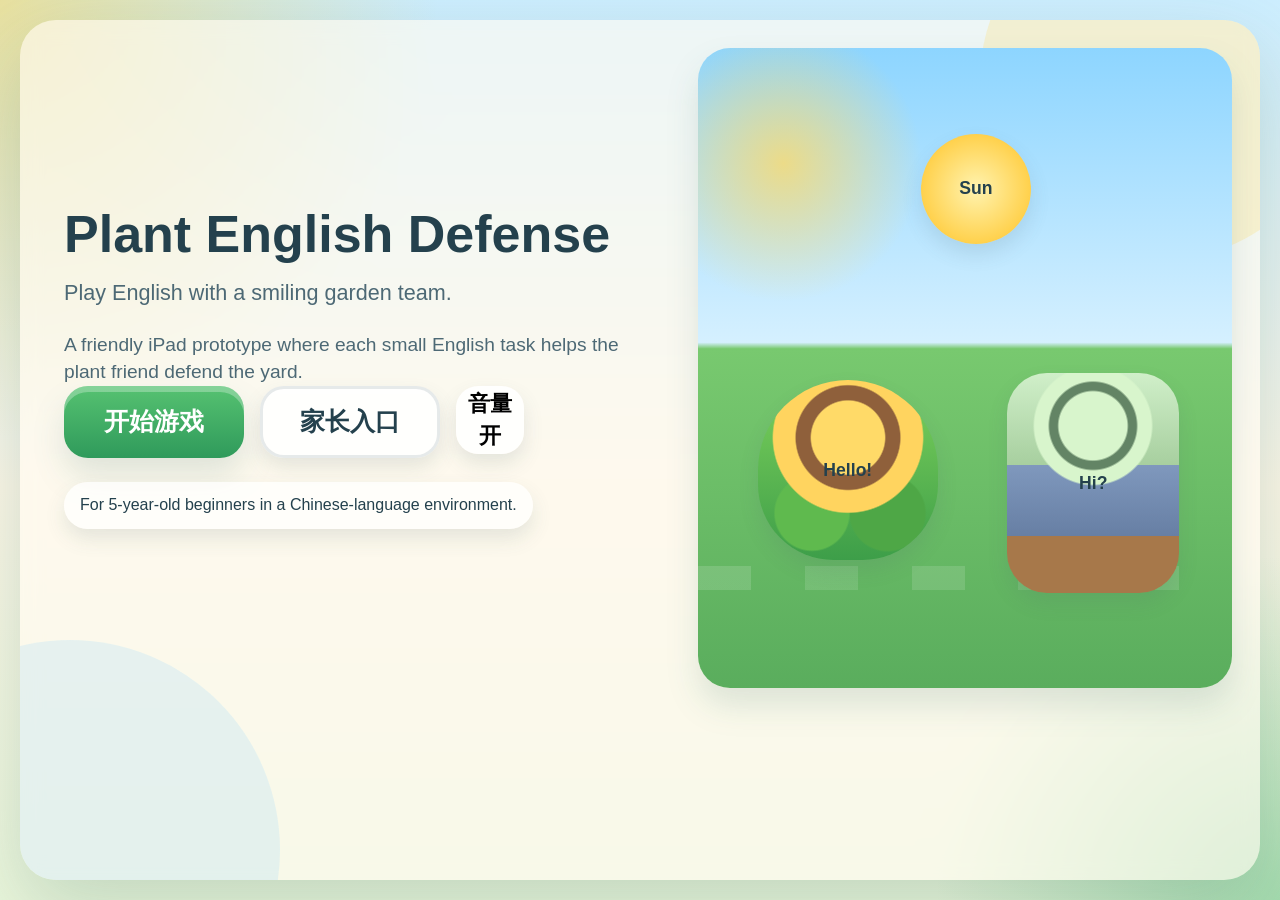
==== index.html @ 39498acf "Initial GitHub Pages prototype" ====
<!doctype html>
<html lang="zh-CN">
  <head>
    <meta charset="UTF-8" />
    <meta
      name="viewport"
      content="width=device-width, initial-scale=1, maximum-scale=1, viewport-fit=cover"
    />
    <title>Plant English Defense</title>
    <meta
      name="description"
      content="A landscape iPad-friendly English learning prototype for young children."
    />
    <link rel="stylesheet" href="./styles/reset.css" />
    <link rel="stylesheet" href="./styles/tokens.css" />
    <link rel="stylesheet" href="./styles/app.css" />
    <link rel="stylesheet" href="./styles/scenes.css" />
    <link rel="stylesheet" href="./styles/components.css" />
  </head>
  <body>
    <div id="app" class="app-shell"></div>
    <script type="module" src="./src/main.js"></script>
  </body>
</html>
---- styles/tokens.css ----
:root {
  --color-brand-green-700: #2f9a5b;
  --color-brand-green-500: #56c271;
  --color-brand-green-300: #8de2a1;
  --color-sun-500: #ffd558;
  --color-sun-300: #ffe692;
  --color-sky-500: #8cd0ff;
  --color-sky-300: #d6efff;
  --color-cream-100: #fffaf0;
  --color-cream-200: #f7efd8;
  --color-ink-900: #24414d;
  --color-ink-700: #4d6975;
  --color-danger-400: #ff8e8e;
  --color-danger-200: #ffd3d3;
  --color-success-200: #d9f8df;
  --color-overlay: rgba(36, 65, 77, 0.38);
  --color-white: #ffffff;

  --font-display: "Avenir Next Rounded", "Trebuchet MS", "Arial Rounded MT Bold", "PingFang SC", sans-serif;
  --font-body: "Avenir Next Rounded", "Trebuchet MS", "PingFang SC", sans-serif;

  --font-size-page-title: 3.25rem;
  --font-size-panel-title: 2.1rem;
  --font-size-task: 1.95rem;
  --font-size-button: 1.55rem;
  --font-size-body: 1.15rem;
  --font-size-caption: 1rem;

  --space-4: 0.25rem;
  --space-8: 0.5rem;
  --space-12: 0.75rem;
  --space-16: 1rem;
  --space-20: 1.25rem;
  --space-24: 1.5rem;
  --space-28: 1.75rem;
  --space-32: 2rem;
  --space-40: 2.5rem;
  --space-48: 3rem;

  --radius-card: 20px;
  --radius-button: 24px;
  --radius-panel: 28px;
  --radius-pill: 999px;

  --shadow-card: 0 18px 32px rgba(84, 127, 120, 0.18);
  --shadow-soft: 0 10px 20px rgba(78, 102, 109, 0.14);
  --shadow-press: inset 0 6px 0 rgba(255, 255, 255, 0.28);

  --layout-max-width: 1366px;
  --layout-min-height: 1024px;
}
---- styles/app.css ----
body {
  min-height: 100vh;
  font-family: var(--font-body);
  background:
    radial-gradient(circle at top left, rgba(255, 214, 82, 0.55), transparent 28%),
    radial-gradient(circle at bottom right, rgba(91, 191, 126, 0.48), transparent 22%),
    linear-gradient(180deg, #cdeeff 0%, #fdf8e8 54%, #ebf7dc 100%);
  color: var(--color-ink-900);
  overflow: hidden;
}

#app {
  min-height: 100vh;
}

.app-shell {
  display: flex;
  align-items: center;
  justify-content: center;
  padding: var(--space-20);
}

.app-frame {
  position: relative;
  width: min(100%, var(--layout-max-width));
  min-height: min(calc(100vh - 40px), var(--layout-min-height));
  background: rgba(255, 250, 240, 0.62);
  border-radius: 36px;
  box-shadow: 0 30px 80px rgba(45, 98, 87, 0.22);
  overflow: hidden;
  backdrop-filter: blur(10px);
}

.page-shell {
  position: relative;
  width: 100%;
  min-height: min(calc(100vh - 40px), var(--layout-min-height));
  padding: var(--space-28);
}

.page-bg-decor {
  position: absolute;
  inset: 0;
  pointer-events: none;
  overflow: hidden;
}

.page-bg-decor::before,
.page-bg-decor::after {
  content: "";
  position: absolute;
  border-radius: 999px;
  opacity: 0.6;
}

.page-bg-decor::before {
  width: 360px;
  height: 360px;
  background: rgba(255, 213, 88, 0.38);
  top: -120px;
  right: -80px;
}

.page-bg-decor::after {
  width: 420px;
  height: 420px;
  background: rgba(140, 208, 255, 0.32);
  bottom: -180px;
  left: -160px;
}

.page-content {
  position: relative;
  z-index: 1;
}

.sr-only {
  position: absolute;
  width: 1px;
  height: 1px;
  padding: 0;
  margin: -1px;
  overflow: hidden;
  clip: rect(0, 0, 0, 0);
  border: 0;
}

@media (max-width: 1100px) {
  .app-shell {
    padding: var(--space-12);
  }

  .app-frame,
  .page-shell {
    min-height: calc(100vh - 24px);
  }
}
---- styles/scenes.css ----
.scene-home .page-content,
.scene-level-select .page-content,
.scene-parent .page-content,
.scene-result .page-content {
  display: flex;
  flex-direction: column;
  min-height: calc(min(100vh - 40px, var(--layout-min-height)) - 56px);
}

.scene-home .hero-block {
  display: grid;
  grid-template-columns: 1.08fr 0.92fr;
  gap: var(--space-24);
  align-items: center;
  min-height: 100%;
}

.scene-home .hero-copy {
  padding: var(--space-32) var(--space-16);
}

.scene-home .hero-title {
  margin: 0 0 var(--space-16);
  font-family: var(--font-display);
  font-size: var(--font-size-page-title);
  line-height: 1.05;
}

.scene-home .hero-subtitle {
  margin: 0 0 var(--space-24);
  max-width: 18em;
  font-size: 1.35rem;
  color: var(--color-ink-700);
}

.scene-home .hero-actions {
  display: flex;
  gap: var(--space-16);
  flex-wrap: wrap;
}

.scene-home .hero-visual {
  position: relative;
  min-height: 640px;
  border-radius: 32px;
  background:
    radial-gradient(circle at 16% 18%, rgba(255, 218, 103, 0.78), transparent 20%),
    linear-gradient(180deg, #8dd5ff 0%, #d5f0ff 46%, #78c96f 47%, #5aad5d 100%);
  box-shadow: var(--shadow-card);
  overflow: hidden;
}

.scene-home .hero-visual::before {
  content: "";
  position: absolute;
  left: 0;
  right: 0;
  bottom: 98px;
  height: 24px;
  background:
    linear-gradient(90deg, rgba(255, 255, 255, 0.18) 0 10%, transparent 10% 20%, rgba(255, 255, 255, 0.15) 20% 30%, transparent 30% 40%, rgba(255, 255, 255, 0.16) 40% 50%, transparent 50% 60%, rgba(255, 255, 255, 0.14) 60% 70%, transparent 70% 80%, rgba(255, 255, 255, 0.16) 80% 90%, transparent 90% 100%);
  opacity: 0.8;
}

.hero-caption {
  margin-top: var(--space-24);
  display: inline-flex;
  gap: var(--space-8);
  align-items: center;
  padding: var(--space-12) var(--space-16);
  border-radius: var(--radius-pill);
  background: rgba(255, 255, 255, 0.74);
  box-shadow: var(--shadow-soft);
  font-size: var(--font-size-caption);
}

.scene-level-select .scene-header,
.scene-parent .scene-header,
.scene-result .scene-header {
  display: flex;
  justify-content: space-between;
  align-items: center;
  gap: var(--space-16);
  margin-bottom: var(--space-24);
}

.scene-title {
  margin: 0;
  font-family: var(--font-display);
  font-size: 2.6rem;
}

.scene-description {
  margin: var(--space-8) 0 0;
  color: var(--color-ink-700);
  font-size: 1.2rem;
}

.level-grid {
  display: grid;
  grid-template-columns: repeat(5, minmax(0, 1fr));
  gap: var(--space-20);
}

.parent-layout {
  display: grid;
  grid-template-columns: 1.05fr 0.95fr;
  gap: var(--space-24);
}

.settings-card,
.phrase-card,
.result-panel {
  padding: var(--space-24);
  border-radius: 32px;
  background: rgba(255, 255, 255, 0.75);
  box-shadow: var(--shadow-card);
}

.settings-list {
  display: grid;
  gap: var(--space-20);
}

.settings-row {
  display: flex;
  justify-content: space-between;
  align-items: center;
  gap: var(--space-16);
}

.settings-row strong {
  display: block;
  margin-bottom: var(--space-4);
  font-size: 1.2rem;
}

.settings-row span {
  color: var(--color-ink-700);
}

.phrase-list {
  display: flex;
  flex-wrap: wrap;
  gap: var(--space-12);
  margin-top: var(--space-16);
}

.phrase-chip {
  padding: 0.75rem 1rem;
  border-radius: var(--radius-pill);
  background: var(--color-sky-300);
  font-weight: 700;
}

.scene-result .page-content {
  justify-content: center;
}

.result-panel {
  display: grid;
  grid-template-columns: 1.05fr 0.95fr;
  gap: var(--space-24);
  align-items: center;
}

.result-summary h2 {
  margin: 0 0 var(--space-12);
  font-size: 3rem;
}

.result-summary p {
  margin: 0 0 var(--space-24);
  font-size: 1.25rem;
  color: var(--color-ink-700);
}

.reward-stage {
  position: relative;
  min-height: 340px;
  border-radius: 30px;
  background:
    radial-gradient(circle at 50% 20%, rgba(255, 255, 255, 0.94), transparent 26%),
    linear-gradient(180deg, #8fd6ff 0%, #e6f8ff 44%, #fff4cf 44%, #ffe08d 100%);
  overflow: hidden;
}

.result-actions {
  display: flex;
  gap: var(--space-16);
  flex-wrap: wrap;
}

.scene-battle .page-content {
  display: flex;
  flex-direction: column;
  gap: var(--space-16);
  min-height: calc(min(100vh - 40px, var(--layout-min-height)) - 56px);
}

.battle-layout {
  display: grid;
  grid-template-columns: minmax(0, 1.65fr) minmax(360px, 0.9fr);
  gap: var(--space-16);
  flex: 1;
}

@media (max-width: 1180px) {
  .scene-home .hero-block,
  .parent-layout,
  .result-panel {
    grid-template-columns: 1fr;
  }

  .level-grid {
    grid-template-columns: repeat(4, minmax(0, 1fr));
  }
}
---- styles/components.css ----
.cmp-main-button,
.cmp-secondary-button,
.icon-button,
.task-action-button,
.modal-action-button,
.level-card,
.toggle-switch,
.drag-card,
.tap-target {
  -webkit-tap-highlight-color: transparent;
}

.cmp-main-button,
.cmp-secondary-button {
  display: inline-flex;
  justify-content: center;
  align-items: center;
  gap: var(--space-8);
  min-width: 180px;
  min-height: 72px;
  padding: var(--space-16) var(--space-24);
  border-radius: var(--radius-button);
  font-size: var(--font-size-button);
  font-weight: 800;
  transition: transform 160ms ease, box-shadow 160ms ease, opacity 160ms ease;
}

.cmp-main-button {
  color: var(--color-white);
  background: linear-gradient(180deg, var(--color-brand-green-500), var(--color-brand-green-700));
  box-shadow: var(--shadow-card), var(--shadow-press);
}

.cmp-secondary-button {
  color: var(--color-ink-900);
  background: rgba(255, 255, 255, 0.88);
  border: 3px solid rgba(77, 105, 117, 0.14);
  box-shadow: var(--shadow-soft);
}

.cmp-main-button:active,
.cmp-secondary-button:active,
.icon-button:active,
.task-action-button:active,
.modal-action-button:active,
.level-card:active {
  transform: translateY(2px) scale(0.98);
}

.cmp-main-button[disabled],
.cmp-secondary-button[disabled],
.task-action-button[disabled],
.modal-action-button[disabled] {
  opacity: 0.56;
  pointer-events: none;
}

.icon-button {
  display: inline-flex;
  justify-content: center;
  align-items: center;
  width: 68px;
  height: 68px;
  border-radius: 22px;
  background: rgba(255, 255, 255, 0.88);
  box-shadow: var(--shadow-soft);
  font-size: 1.4rem;
  font-weight: 800;
}

.level-card {
  position: relative;
  display: flex;
  flex-direction: column;
  justify-content: space-between;
  min-height: 188px;
  padding: var(--space-20);
  border-radius: var(--radius-card);
  background: rgba(255, 255, 255, 0.88);
  box-shadow: var(--shadow-card);
  text-align: left;
}

.level-card.locked {
  background: rgba(241, 239, 228, 0.95);
  color: rgba(36, 65, 77, 0.55);
}

.level-card.completed {
  border: 4px solid rgba(255, 213, 88, 0.92);
}

.level-card h3,
.level-card p {
  margin: 0;
}

.level-card .level-index {
  display: inline-flex;
  width: 54px;
  height: 54px;
  border-radius: 18px;
  align-items: center;
  justify-content: center;
  background: rgba(140, 208, 255, 0.22);
  font-size: 1.55rem;
  font-weight: 900;
}

.star-row {
  display: flex;
  gap: var(--space-8);
  font-size: 1.4rem;
}

.star-row span {
  opacity: 0.35;
}

.star-row span.is-on {
  opacity: 1;
}

.battle-topbar,
.feedback-bar,
.cmp-task-panel,
.cmp-battle-stage {
  border-radius: var(--radius-panel);
  box-shadow: var(--shadow-card);
}

.battle-topbar {
  display: grid;
  grid-template-columns: auto 1fr auto auto;
  align-items: center;
  gap: var(--space-16);
  padding: var(--space-16) var(--space-20);
  background: rgba(255, 255, 255, 0.88);
}

.battle-topbar-title strong {
  display: block;
  font-size: 1.45rem;
}

.battle-topbar-title span {
  color: var(--color-ink-700);
}

.cmp-progress-indicator {
  display: flex;
  gap: var(--space-8);
}

.cmp-progress-indicator .progress-dot {
  width: 22px;
  height: 22px;
  border-radius: 999px;
  background: rgba(140, 208, 255, 0.36);
}

.cmp-progress-indicator .progress-dot.is-done {
  background: var(--color-brand-green-500);
}

.cmp-progress-indicator .progress-dot.is-current {
  background: var(--color-sun-500);
  transform: scale(1.12);
}

.cmp-task-panel {
  display: flex;
  flex-direction: column;
  gap: var(--space-20);
  padding: var(--space-20);
  background: rgba(244, 252, 255, 0.92);
}

.task-header h2 {
  margin: 0 0 var(--space-8);
  font-size: var(--font-size-panel-title);
}

.task-header p {
  margin: 0;
  font-size: var(--font-size-task);
  line-height: 1.15;
}

.task-audio-row,
.task-button-row {
  display: flex;
  gap: var(--space-12);
  flex-wrap: wrap;
}

.task-action-button,
.modal-action-button {
  display: inline-flex;
  align-items: center;
  justify-content: center;
  min-height: 66px;
  padding: var(--space-16) var(--space-20);
  border-radius: 22px;
  background: rgba(255, 255, 255, 0.95);
  box-shadow: var(--shadow-soft);
  font-size: 1.15rem;
  font-weight: 800;
}

.task-card-grid {
  display: grid;
  gap: var(--space-12);
}

.drag-source-list {
  display: flex;
  flex-wrap: wrap;
  gap: var(--space-12);
}

.drag-card {
  position: relative;
  display: inline-flex;
  align-items: center;
  justify-content: center;
  min-width: 130px;
  min-height: 88px;
  padding: var(--space-16);
  border-radius: 24px;
  background: rgba(255, 255, 255, 0.96);
  box-shadow: var(--shadow-soft);
  font-size: 1.4rem;
  font-weight: 900;
  touch-action: none;
}

.drag-card.is-dragging {
  z-index: 20;
  transform: scale(1.04);
}

.drag-card.is-matched {
  opacity: 0.72;
}

.cmp-battle-stage {
  position: relative;
  min-height: 650px;
  background:
    linear-gradient(180deg, #7ecfff 0%, #dff4ff 46%, #9fe17a 46%, #6aba55 100%);
  overflow: hidden;
}

.cmp-battle-stage::before {
  content: "";
  position: absolute;
  left: 0;
  right: 0;
  bottom: 142px;
  height: 28px;
  background:
    linear-gradient(90deg, rgba(255, 255, 255, 0.28) 0 8%, transparent 8% 16%, rgba(255, 255, 255, 0.18) 16% 24%, transparent 24% 32%, rgba(255, 255, 255, 0.2) 32% 40%, transparent 40% 48%, rgba(255, 255, 255, 0.22) 48% 56%, transparent 56% 64%, rgba(255, 255, 255, 0.18) 64% 72%, transparent 72% 80%, rgba(255, 255, 255, 0.2) 80% 88%, transparent 88% 100%);
}

.battle-stage-ground {
  position: absolute;
  inset: 0;
}

.stage-object {
  position: absolute;
  display: flex;
  flex-direction: column;
  align-items: center;
  gap: var(--space-8);
  transform: translate(-50%, -50%);
}

.stage-sprite {
  position: relative;
  display: flex;
  align-items: center;
  justify-content: center;
  border-radius: 28px;
  color: var(--color-ink-900);
  font-size: 1.1rem;
  font-weight: 900;
  text-align: center;
  box-shadow: var(--shadow-soft);
}

.stage-object.plant-main .stage-sprite,
.stage-object.plant .stage-sprite {
  width: 180px;
  height: 180px;
  border-radius: 50% 50% 42% 42%;
  background:
    radial-gradient(circle at 50% 32%, #ffda68 0 24%, #8f603b 25% 34%, #ffd45f 35% 49%, transparent 50%),
    radial-gradient(circle at 30% 74%, #5fba4e 0 20%, transparent 21%),
    radial-gradient(circle at 72% 74%, #4ea746 0 20%, transparent 21%),
    linear-gradient(180deg, #7dd15b 0%, #3d9e49 100%);
}

.stage-object.zombie-main .stage-sprite,
.stage-object.zombie .stage-sprite {
  width: 172px;
  height: 220px;
  border-radius: 40px;
  background:
    radial-gradient(circle at 50% 24%, #d8f5cc 0 18%, #638465 19% 23%, #d8f5cc 24% 31%, transparent 32%),
    linear-gradient(180deg, #d0efc9 0%, #a7cf9f 42%, #7f98bd 42%, #677fa4 74%, #a7784a 74% 100%);
}

.stage-object.sun .stage-sprite {
  width: 110px;
  height: 110px;
  border-radius: 50%;
  background: radial-gradient(circle, #fff3af 0%, #ffd24f 68%, #f2b72d 100%);
}

.stage-object.water .stage-sprite {
  width: 120px;
  height: 110px;
  background: linear-gradient(180deg, #8bd8ff 0%, #56b8f0 100%);
}

.stage-object.word .stage-sprite,
.stage-object.color-card .stage-sprite,
.stage-object.number-card .stage-sprite,
.stage-object.start-card .stage-sprite {
  width: 180px;
  min-height: 104px;
  padding: var(--space-16);
  background: rgba(255, 255, 255, 0.96);
}

.stage-object.gift .stage-sprite {
  width: 120px;
  height: 120px;
  background:
    linear-gradient(90deg, transparent 0 40%, #ffdf62 40% 58%, transparent 58% 100%),
    linear-gradient(180deg, transparent 0 38%, #ffdf62 38% 56%, transparent 56% 100%),
    linear-gradient(180deg, #ff8eb6 0%, #f16b9a 100%);
}

.stage-object.drop-zone .stage-sprite {
  width: 190px;
  min-height: 120px;
  padding: var(--space-20);
  border: 4px dashed rgba(36, 65, 77, 0.3);
  background: rgba(255, 255, 255, 0.32);
}

.stage-object.drop-zone.is-hover .stage-sprite {
  background: rgba(217, 248, 223, 0.86);
}

.tap-target {
  touch-action: manipulation;
}

.tap-target.correct-flash .stage-sprite,
.cmp-battle-stage.is-plant-glow .stage-object.plant-main .stage-sprite {
  box-shadow: 0 0 0 12px rgba(255, 213, 88, 0.18), 0 0 42px rgba(255, 213, 88, 0.62);
}

.cmp-battle-stage.is-wrong .stage-object.tap-target .stage-sprite {
  animation: stageWiggle 360ms ease;
}

.stage-object.zombie-main.is-hit {
  animation: zombieHit 780ms ease forwards;
}

.battle-projectile {
  position: absolute;
  left: 240px;
  top: 330px;
  width: 34px;
  height: 34px;
  border-radius: 50%;
  background: linear-gradient(180deg, #b2ff9f, #45b44f);
  opacity: 0;
}

.cmp-battle-stage.is-attacking .battle-projectile {
  animation: projectileFly 760ms ease forwards;
}

.battle-bubble {
  position: absolute;
  top: 40px;
  left: 36px;
  padding: var(--space-16) var(--space-20);
  border-radius: 24px;
  max-width: 320px;
  background: rgba(255, 255, 255, 0.88);
  box-shadow: var(--shadow-soft);
  font-size: 1.1rem;
  font-weight: 800;
}

.feedback-bar {
  display: grid;
  grid-template-columns: 1fr auto;
  gap: var(--space-16);
  align-items: center;
  padding: var(--space-16) var(--space-20);
  background: rgba(255, 255, 255, 0.88);
}

.feedback-bar strong {
  display: block;
  margin-bottom: var(--space-4);
  font-size: 1.3rem;
}

.feedback-bar p {
  margin: 0;
  color: var(--color-ink-700);
}

.cmp-speak-modal {
  position: fixed;
  inset: 0;
  display: flex;
  align-items: center;
  justify-content: center;
  padding: var(--space-24);
  background: var(--color-overlay);
  z-index: 50;
}

.speak-modal-card {
  width: min(760px, 100%);
  padding: var(--space-28);
  border-radius: 36px;
  background: linear-gradient(180deg, rgba(255, 255, 255, 0.98), rgba(247, 239, 216, 0.98));
  box-shadow: 0 30px 80px rgba(22, 49, 58, 0.32);
}

.speak-modal-card h3 {
  margin: 0 0 var(--space-8);
  font-size: 2.3rem;
}

.speak-modal-card p {
  margin: 0 0 var(--space-20);
  color: var(--color-ink-700);
}

.speak-sentence {
  padding: var(--space-20);
  border-radius: 28px;
  background: rgba(140, 208, 255, 0.22);
  font-size: 2rem;
  font-weight: 900;
  text-align: center;
}

.speak-status-badge {
  display: inline-flex;
  margin-top: var(--space-16);
  padding: 0.7rem 1rem;
  border-radius: var(--radius-pill);
  background: rgba(255, 255, 255, 0.95);
  font-weight: 800;
}

.speak-status-badge.is-listening {
  background: rgba(255, 142, 142, 0.24);
}

.speak-status-badge.is-finished {
  background: rgba(217, 248, 223, 0.92);
}

.modal-button-row {
  display: flex;
  gap: var(--space-12);
  flex-wrap: wrap;
  margin-top: var(--space-20);
}

.toggle-switch {
  position: relative;
  width: 78px;
  height: 46px;
  border-radius: 999px;
  background: rgba(77, 105, 117, 0.18);
  box-shadow: inset 0 4px 8px rgba(0, 0, 0, 0.08);
}

.toggle-switch::after {
  content: "";
  position: absolute;
  top: 5px;
  left: 5px;
  width: 36px;
  height: 36px;
  border-radius: 50%;
  background: var(--color-white);
  box-shadow: var(--shadow-soft);
  transition: transform 160ms ease;
}

.toggle-switch.is-on {
  background: linear-gradient(180deg, #9fe88e, #45b961);
}

.toggle-switch.is-on::after {
  transform: translateX(32px);
}

.visual-starburst,
.visual-sticker {
  position: absolute;
  border-radius: 50%;
}

.visual-starburst {
  width: 200px;
  height: 200px;
  top: 56px;
  left: 50%;
  transform: translateX(-50%);
  background: radial-gradient(circle, rgba(255, 255, 255, 0.98) 0%, rgba(255, 217, 89, 0.94) 48%, rgba(255, 217, 89, 0) 76%);
}

.visual-sticker {
  width: 180px;
  height: 180px;
  left: 50%;
  bottom: 52px;
  transform: translateX(-50%);
  background:
    radial-gradient(circle at 50% 50%, #ffdf62 0 28%, #ffb74d 29% 41%, transparent 42%),
    linear-gradient(180deg, #8be0a3 0%, #41ad63 100%);
  box-shadow: var(--shadow-card);
}

@keyframes projectileFly {
  0% {
    transform: translate(0, 0) scale(0.6);
    opacity: 0;
  }
  20% {
    opacity: 1;
  }
  100% {
    transform: translate(560px, -40px) scale(1.1);
    opacity: 1;
  }
}

@keyframes zombieHit {
  0% {
    transform: translate(-50%, -50%);
    opacity: 1;
  }
  45% {
    transform: translate(-56%, -52%) rotate(-4deg);
  }
  100% {
    transform: translate(-28%, -50%);
    opacity: 0;
  }
}

@keyframes stageWiggle {
  0%,
  100% {
    transform: translate(-50%, -50%);
  }
  30% {
    transform: translate(-48%, -50%);
  }
  60% {
    transform: translate(-52%, -50%);
  }
}
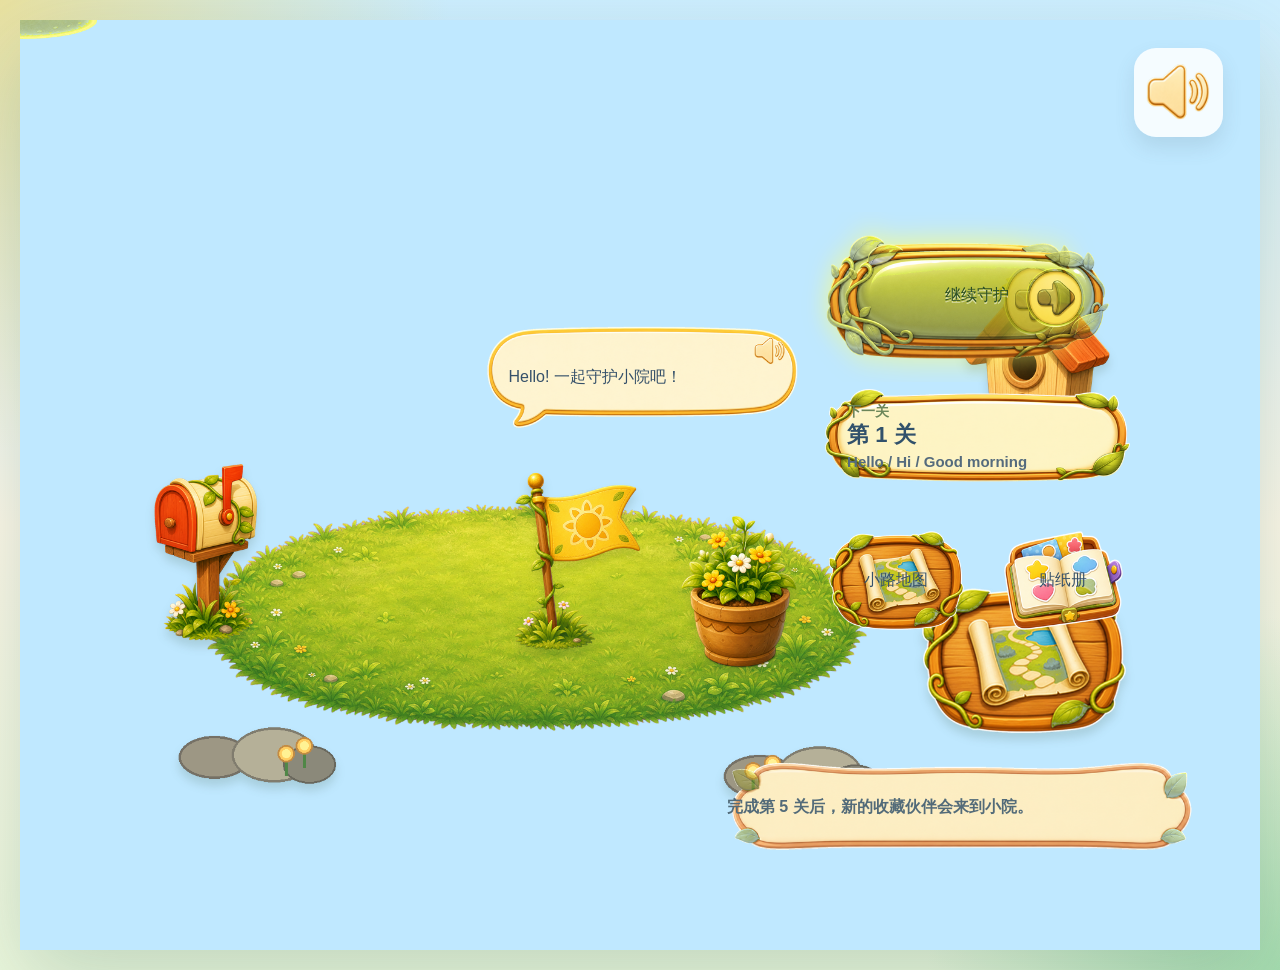
==== commit 6cb198e8: "Add in-page UI editor for all scenes" ====
--- a/index.html
+++ b/index.html
@@ -16,6 +16,7 @@
     <link rel="stylesheet" href="./styles/app.css" />
     <link rel="stylesheet" href="./styles/scenes.css" />
     <link rel="stylesheet" href="./styles/components.css" />
+    <link rel="stylesheet" href="./styles/editor.css" />
   </head>
   <body>
     <div id="app" class="app-shell"></div>
--- a/styles/app.css
+++ b/styles/app.css
@@ -1,21 +1,25 @@
 body {
   min-height: 100vh;
+  min-height: 100dvh;
   font-family: var(--font-body);
   background:
     radial-gradient(circle at top left, rgba(255, 214, 82, 0.55), transparent 28%),
     radial-gradient(circle at bottom right, rgba(91, 191, 126, 0.48), transparent 22%),
     linear-gradient(180deg, #cdeeff 0%, #fdf8e8 54%, #ebf7dc 100%);
   color: var(--color-ink-900);
-  overflow: hidden;
+  overflow-x: hidden;
+  overflow-y: auto;
+  overscroll-behavior: none;
 }
 
 #app {
   min-height: 100vh;
+  min-height: 100dvh;
 }
 
 .app-shell {
   display: flex;
-  align-items: center;
+  align-items: flex-start;
   justify-content: center;
   padding: var(--space-20);
 }
@@ -23,18 +27,19 @@
 .app-frame {
   position: relative;
   width: min(100%, var(--layout-max-width));
-  min-height: min(calc(100vh - 40px), var(--layout-min-height));
+  min-height: auto;
+  aspect-ratio: 4 / 3;
   background: rgba(255, 250, 240, 0.62);
   border-radius: 36px;
   box-shadow: 0 30px 80px rgba(45, 98, 87, 0.22);
-  overflow: hidden;
+  overflow: visible;
   backdrop-filter: blur(10px);
 }
 
 .page-shell {
   position: relative;
   width: 100%;
-  min-height: min(calc(100vh - 40px), var(--layout-min-height));
+  min-height: 100%;
   padding: var(--space-28);
 }
 
@@ -92,6 +97,6 @@
 
   .app-frame,
   .page-shell {
-    min-height: calc(100vh - 24px);
+    min-height: auto;
   }
 }
--- a/styles/scenes.css
+++ b/styles/scenes.css
@@ -4,7 +4,19 @@
 .scene-result .page-content {
   display: flex;
   flex-direction: column;
-  min-height: calc(min(100vh - 40px, var(--layout-min-height)) - 56px);
+  min-height: calc(100% - 56px);
+}
+
+.scene-level-select {
+  background:
+    linear-gradient(180deg, rgba(255, 250, 240, 0.68), rgba(255, 250, 240, 0.46)),
+    url("../assets/images/backgrounds/bg_level_select_garden.png") center / cover no-repeat;
+}
+
+.scene-result {
+  background:
+    linear-gradient(180deg, rgba(255, 250, 240, 0.72), rgba(255, 232, 160, 0.42)),
+    url("../assets/images/backgrounds/bg_level_select_garden.png") center / cover no-repeat;
 }
 
 .scene-home .hero-block {
@@ -41,25 +53,17 @@
 
 .scene-home .hero-visual {
   position: relative;
-  min-height: 640px;
+  min-height: clamp(420px, 58vw, 640px);
   border-radius: 32px;
   background:
-    radial-gradient(circle at 16% 18%, rgba(255, 218, 103, 0.78), transparent 20%),
-    linear-gradient(180deg, #8dd5ff 0%, #d5f0ff 46%, #78c96f 47%, #5aad5d 100%);
+    linear-gradient(90deg, rgba(255, 250, 240, 0.18), rgba(255, 250, 240, 0.08)),
+    url("../assets/images/backgrounds/bg_home_garden_day.jpg") center / cover no-repeat;
   box-shadow: var(--shadow-card);
   overflow: hidden;
 }
 
 .scene-home .hero-visual::before {
-  content: "";
-  position: absolute;
-  left: 0;
-  right: 0;
-  bottom: 98px;
-  height: 24px;
-  background:
-    linear-gradient(90deg, rgba(255, 255, 255, 0.18) 0 10%, transparent 10% 20%, rgba(255, 255, 255, 0.15) 20% 30%, transparent 30% 40%, rgba(255, 255, 255, 0.16) 40% 50%, transparent 50% 60%, rgba(255, 255, 255, 0.14) 60% 70%, transparent 70% 80%, rgba(255, 255, 255, 0.16) 80% 90%, transparent 90% 100%);
-  opacity: 0.8;
+  display: none;
 }
 
 .hero-caption {
@@ -195,7 +199,7 @@
   display: flex;
   flex-direction: column;
   gap: var(--space-16);
-  min-height: calc(min(100vh - 40px, var(--layout-min-height)) - 56px);
+  min-height: calc(100% - 56px);
 }
 
 .battle-layout {
@@ -203,6 +207,7 @@
   grid-template-columns: minmax(0, 1.65fr) minmax(360px, 0.9fr);
   gap: var(--space-16);
   flex: 1;
+  align-items: stretch;
 }
 
 @media (max-width: 1180px) {
@@ -216,3 +221,1207 @@
     grid-template-columns: repeat(4, minmax(0, 1fr));
   }
 }
+
+@media (max-width: 980px) {
+  .battle-layout {
+    grid-template-columns: 1fr;
+  }
+}
+
+.yard-home {
+  min-height: 100%;
+  padding: 0;
+  overflow: hidden;
+  background: #bfe8ff;
+  user-select: none;
+}
+
+.yard-home button {
+  font: inherit;
+}
+
+.yard-home .hidden {
+  display: none;
+}
+
+.yard-home-bg,
+.yard-home-place-area,
+.yard-object,
+.yard-shadow,
+.yard-encourage,
+.yard-next-panel,
+.yard-primary-action,
+.yard-secondary-actions,
+.yard-status-panel,
+.yard-toast,
+.yard-audio-toggle,
+.yard-drop-ring {
+  position: absolute;
+}
+
+.yard-home-bg {
+  inset: 0;
+  background: url("../assets/images/yard_home/home/art_scene/art_home_yard_bg_full_001.png") center / cover no-repeat;
+  animation: yardFadeIn 420ms ease both;
+}
+
+.yard-home-place-area {
+  left: 14.6%;
+  top: 45.6%;
+  width: 53.7%;
+  height: 36.5%;
+  background: url("../assets/images/yard_home/home/art_scene/art_home_place_area_001.png") center / 100% 100% no-repeat;
+  pointer-events: none;
+  opacity: 0.95;
+}
+
+.yard-object {
+  transform: translate(-50%, -100%);
+  transform-origin: 50% 100%;
+  object-fit: contain;
+  touch-action: none;
+  -webkit-user-drag: none;
+}
+
+.yard-character {
+  z-index: 7;
+  cursor: grab;
+  filter: drop-shadow(0 10px 9px rgba(38, 73, 36, 0.18));
+  animation: yardCharacterIdle 3.4s ease-in-out infinite;
+}
+
+.yard-character.is-dragging,
+.yard-object.decor.is-dragging {
+  z-index: 35;
+  cursor: grabbing;
+  animation: none;
+  filter: drop-shadow(0 18px 16px rgba(38, 73, 36, 0.24));
+}
+
+.yard-shadow {
+  transform: translate(-50%, -50%);
+  background-position: center;
+  background-repeat: no-repeat;
+  background-size: contain;
+  pointer-events: none;
+  z-index: 5;
+}
+
+.plant-shadow {
+  width: 17.6%;
+  height: 9.1%;
+  margin-top: 3.4%;
+  background-image: url("../assets/images/yard_home/home/art_char/art_home_char_shadow_plant_001.png");
+}
+
+.zombie-shadow {
+  width: 20.5%;
+  height: 10.4%;
+  margin-top: 4%;
+  background-image: url("../assets/images/yard_home/home/art_char/art_home_char_shadow_zombie_001.png");
+}
+
+.peashooter {
+  width: 25.4%;
+}
+
+.bucket {
+  width: 27.4%;
+}
+
+.decor {
+  z-index: 8;
+  cursor: grab;
+  filter: drop-shadow(0 7px 5px rgba(47, 73, 42, 0.16));
+}
+
+.mailbox {
+  width: 15.6%;
+}
+
+.flag,
+.flowerpot {
+  width: 12.7%;
+}
+
+.stone-a,
+.stone-b {
+  width: 15.6%;
+  z-index: 9;
+}
+
+.sticker-sign {
+  left: 81%;
+  top: 77%;
+  width: 17.6%;
+  pointer-events: none;
+}
+
+.birdhouse {
+  left: 82%;
+  top: 47%;
+  width: 14.6%;
+  pointer-events: none;
+}
+
+.yard-encourage {
+  left: 37.1%;
+  top: 31.9%;
+  width: 26.4%;
+  height: 13%;
+  z-index: 18;
+  padding: 2.1% 4.5% 2.1% 2.3%;
+  border: 0;
+  background: url("../assets/images/yard_home/home/ui/panel/ui_home_encourage_bubble_clickable_001.png") center / 100% 100% no-repeat;
+  color: #36516a;
+  text-align: left;
+  font-size: 18px;
+  font-weight: 900;
+  line-height: 1.18;
+  animation: yardBubblePop 520ms 220ms ease both;
+}
+
+.yard-next-panel {
+  left: 64.5%;
+  top: 39.1%;
+  width: 25.4%;
+  height: 11.1%;
+  z-index: 16;
+  padding: 1.5% 2.2%;
+  background: url("../assets/images/yard_home/home/ui/panel/ui_home_next_panel_001.png") center / 100% 100% no-repeat;
+  color: #31516b;
+  pointer-events: none;
+}
+
+.yard-next-panel span {
+  display: block;
+  color: #6b8559;
+  font-size: 14px;
+  font-weight: 900;
+}
+
+.yard-next-panel strong {
+  display: block;
+  margin-top: 2px;
+  font-size: 22px;
+  line-height: 1;
+}
+
+.yard-next-panel em {
+  display: block;
+  margin-top: 5px;
+  color: #556b7d;
+  font-size: 15px;
+  font-style: normal;
+  font-weight: 800;
+}
+
+.yard-primary-action {
+  left: 63%;
+  top: 22.1%;
+  width: 28.3%;
+  height: 15%;
+  z-index: 20;
+}
+
+.yard-guard-highlight {
+  position: absolute;
+  inset: -10% -6%;
+  width: 112%;
+  height: 122%;
+  pointer-events: none;
+  animation: yardGuardGlow 1.7s ease-in-out infinite;
+}
+
+.yard-guard-btn {
+  position: absolute;
+  inset: 8% 4%;
+  border: 0;
+  background: url("../assets/images/yard_home/home/ui/btn/ui_home_guard_btn_001.png") center / 100% 100% no-repeat;
+  color: #294d25;
+  text-shadow: 0 2px 0 rgba(255, 255, 255, 0.52);
+  font-size: 30px;
+  font-weight: 900;
+}
+
+.yard-guard-btn:active {
+  background-image: url("../assets/images/yard_home/home/ui/btn/ui_home_guard_btn_pressed_001.png");
+  transform: translateY(2px);
+}
+
+.yard-secondary-actions {
+  left: 64.8%;
+  top: 54.7%;
+  width: 25.2%;
+  height: 11.1%;
+  z-index: 19;
+  display: grid;
+  grid-template-columns: 1fr 1fr;
+  gap: 7%;
+}
+
+.yard-map-btn,
+.yard-sticker-btn {
+  position: relative;
+  border: 0;
+  background-color: transparent;
+  background-position: center;
+  background-repeat: no-repeat;
+  background-size: 100% 100%;
+  color: #36516a;
+  font-size: 16px;
+  font-weight: 900;
+}
+
+.yard-map-btn {
+  background-image: url("../assets/images/yard_home/home/ui/btn/ui_home_map_btn_001.png");
+}
+
+.yard-map-btn:active {
+  background-image: url("../assets/images/yard_home/home/ui/btn/ui_home_map_btn_pressed_001.png");
+  transform: translateY(2px);
+}
+
+.yard-sticker-btn {
+  background-image: url("../assets/images/yard_home/home/ui/btn/ui_home_sticker_btn_001.png");
+}
+
+.yard-sticker-btn:active {
+  background-image: url("../assets/images/yard_home/home/ui/btn/ui_home_sticker_btn_pressed_001.png");
+  transform: translateY(2px);
+}
+
+.yard-new-badge {
+  position: absolute;
+  right: -8%;
+  top: -14%;
+  width: 36%;
+  height: auto;
+  animation: yardBadgePop 540ms 420ms ease both;
+}
+
+.yard-status-panel {
+  left: 54%;
+  top: 79.4%;
+  width: 43.9%;
+  height: 10.4%;
+  z-index: 14;
+  display: flex;
+  align-items: center;
+  padding: 0 3%;
+  background: url("../assets/images/yard_home/home/ui/panel/ui_home_status_area_001.png") center / 100% 100% no-repeat;
+  color: #536b79;
+  font-size: 16px;
+  font-weight: 800;
+}
+
+.yard-audio-toggle {
+  right: 3%;
+  top: 3%;
+  z-index: 24;
+  width: 7.2%;
+  aspect-ratio: 1 / 1;
+  border: 0;
+  background: url("../assets/images/yard_home/home/ui/icon/ui_home_icon_sound_001.png") center / 72% 72% no-repeat rgba(255, 255, 255, 0.84);
+  border-radius: 22px;
+  box-shadow: var(--shadow-soft);
+}
+
+.yard-audio-toggle span {
+  position: absolute;
+  width: 1px;
+  height: 1px;
+  overflow: hidden;
+  clip: rect(0, 0, 0, 0);
+}
+
+.yard-drop-ring {
+  width: 12.7%;
+  height: 7.8%;
+  z-index: 6;
+  transform: translate(-50%, -50%);
+  background: url("../assets/images/yard_home/home/ui/toast/ui_home_drag_hint_001.png") center / 100% 100% no-repeat;
+  pointer-events: none;
+}
+
+.yard-drop-ring.is-invalid {
+  background-image: url("../assets/images/yard_home/home/ui/toast/ui_home_drop_invalid_001.png");
+}
+
+.yard-toast {
+  left: 61%;
+  top: 68%;
+  width: 34.2%;
+  height: 9.8%;
+  z-index: 40;
+  display: flex;
+  align-items: center;
+  justify-content: center;
+  padding: 0 3%;
+  background: url("../assets/images/yard_home/home/ui/toast/ui_home_toast_001.png") center / 100% 100% no-repeat;
+  color: #36516a;
+  font-size: 18px;
+  font-weight: 900;
+  animation: yardBubblePop 220ms ease both;
+}
+
+@keyframes yardFadeIn {
+  from {
+    opacity: 0;
+  }
+  to {
+    opacity: 1;
+  }
+}
+
+@keyframes yardCharacterIdle {
+  0%,
+  100% {
+    translate: 0 0;
+  }
+  50% {
+    translate: 0 -5px;
+  }
+}
+
+@keyframes yardBubblePop {
+  from {
+    opacity: 0;
+    transform: scale(0.82);
+  }
+  to {
+    opacity: 1;
+    transform: scale(1);
+  }
+}
+
+@keyframes yardGuardGlow {
+  0%,
+  100% {
+    opacity: 0.72;
+    transform: scale(1);
+  }
+  50% {
+    opacity: 1;
+    transform: scale(1.035);
+  }
+}
+
+@keyframes yardBadgePop {
+  from {
+    opacity: 0;
+    transform: scale(0.4) rotate(-12deg);
+  }
+  to {
+    opacity: 1;
+    transform: scale(1) rotate(0);
+  }
+}
+
+.level-select-page {
+  min-height: 100%;
+  padding: 0;
+  overflow: hidden;
+  background: #bce8ff;
+  user-select: none;
+}
+
+.level-select-page button {
+  font: inherit;
+}
+
+.level-select-bg,
+.level-sun-float,
+.level-edge-decor,
+.level-back-btn,
+.level-title-panel,
+.level-hint-panel,
+.level-board,
+.level-board-decor,
+.level-card-grid-fixed,
+.level-float-hint {
+  position: absolute;
+}
+
+.level-select-bg {
+  inset: 0;
+  background:
+    url("../assets/images/level_select/art_scene/art_level_select_bg_001.png") center / cover no-repeat,
+    url("../assets/images/level_select/ui/panel/ui_level_select_page_bg_001.png") center / cover no-repeat;
+  animation: levelSceneFade 360ms ease both;
+}
+
+.level-sun-float {
+  left: 72%;
+  top: 3%;
+  width: 20%;
+  aspect-ratio: 1 / 1;
+  background: url("../assets/images/level_select/vfx/bg_sun_float/vfx_level_bg_sun_float_0001.png") center / contain no-repeat;
+  opacity: 0.92;
+  animation: levelSunFloat 3.2s ease-in-out infinite;
+  pointer-events: none;
+}
+
+.level-edge-decor {
+  z-index: 2;
+  width: 18%;
+  height: auto;
+  pointer-events: none;
+}
+
+.level-edge-decor.decor-a {
+  left: -1.4%;
+  bottom: -1.2%;
+}
+
+.level-edge-decor.decor-b {
+  right: -1.2%;
+  bottom: -0.8%;
+  width: 16.4%;
+}
+
+.level-edge-decor.decor-c {
+  left: 2.2%;
+  top: 18.4%;
+  width: 10.5%;
+}
+
+.level-back-btn {
+  left: 7.6%;
+  top: 9.1%;
+  z-index: 18;
+  width: 10.7%;
+  height: 7.8%;
+  border: 0;
+  background: url("../assets/images/level_select/ui/btn/ui_level_back_btn_001.png") center / 100% 100% no-repeat;
+  cursor: pointer;
+}
+
+.level-back-btn::before {
+  content: "";
+  position: absolute;
+  left: 18%;
+  top: 17%;
+  width: 42%;
+  height: 58%;
+  background: url("../assets/images/level_select/ui/icon/ui_level_icon_back_001.png") center / contain no-repeat;
+}
+
+.level-back-btn:active {
+  background-image: url("../assets/images/level_select/ui/btn/ui_level_back_btn_002.png");
+  transform: translateY(2px);
+}
+
+.level-title-panel {
+  left: 32.4%;
+  top: 5.7%;
+  z-index: 14;
+  width: 35.2%;
+  height: 8.5%;
+  display: flex;
+  align-items: center;
+  justify-content: center;
+  background: url("../assets/images/level_select/ui/panel/ui_level_select_title_001.png") center / 100% 100% no-repeat;
+  pointer-events: none;
+}
+
+.level-title-panel h1 {
+  margin: 0;
+  color: #47702f;
+  text-shadow: 0 3px 0 rgba(255, 255, 255, 0.62);
+  font-size: clamp(22px, 3.1vw, 42px);
+  font-weight: 900;
+  letter-spacing: 0;
+}
+
+.level-hint-panel {
+  left: 28%;
+  top: 12.9%;
+  z-index: 13;
+  width: 43.9%;
+  height: 6.5%;
+  display: flex;
+  align-items: center;
+  justify-content: center;
+  padding: 0 4%;
+  background: url("../assets/images/level_select/ui/panel/ui_level_select_hint_panel_001.png") center / 100% 100% no-repeat;
+  color: #527347;
+  text-align: center;
+  text-shadow: 0 2px 0 rgba(255, 255, 255, 0.66);
+  font-size: clamp(13px, 1.8vw, 24px);
+  font-weight: 900;
+  pointer-events: none;
+}
+
+.level-board {
+  left: 6.1%;
+  top: 19.5%;
+  z-index: 10;
+  width: 87.9%;
+  height: 72.9%;
+  background: url("../assets/images/level_select/ui/panel/ui_level_select_panel_001.png") center / 100% 100% no-repeat;
+}
+
+.level-board-decor {
+  inset: 0;
+  z-index: 1;
+  width: 100%;
+  height: 100%;
+  object-fit: fill;
+  pointer-events: none;
+}
+
+.level-card-grid-fixed {
+  left: 5%;
+  top: 2%;
+  z-index: 3;
+  width: 88.9%;
+  height: 58.2%;
+  display: grid;
+  grid-template-columns: repeat(5, minmax(0, 1fr));
+  grid-template-rows: repeat(2, minmax(0, 1fr));
+  column-gap: 2.4%;
+  row-gap: 7%;
+}
+
+.level-select-card {
+  position: relative;
+  display: grid;
+  grid-template-rows: 62% 38%;
+  align-items: center;
+  justify-items: center;
+  width: 100%;
+  min-width: 0;
+  min-height: 0;
+  aspect-ratio: 1 / 1;
+  border: 0;
+  background: url("../assets/images/level_select/ui/card/ui_level_card_base_001.png") center / 100% 100% no-repeat;
+  color: #385d25;
+  cursor: pointer;
+  isolation: isolate;
+  transition:
+    transform 120ms ease,
+    filter 120ms ease;
+}
+
+.level-select-card.is-current {
+  background-image: url("../assets/images/level_select/ui/card/ui_level_card_current_001.png");
+  transform: translateY(-2px);
+}
+
+.level-select-card.is-cleared {
+  background-image: url("../assets/images/level_select/ui/card/ui_level_card_cleared_001.png");
+}
+
+.level-select-card.is-locked {
+  background-image: url("../assets/images/level_select/ui/card/ui_level_card_locked_001.png");
+  cursor: default;
+}
+
+.level-select-card.is-disabled {
+  background-image: url("../assets/images/level_select/ui/card/ui_level_card_disabled_001.png");
+  cursor: default;
+}
+
+.level-select-card:not(.is-locked):not(.is-disabled):active {
+  background-image: url("../assets/images/level_select/ui/card/ui_level_card_pressed_001.png");
+  transform: translateY(3px) scale(0.98);
+}
+
+.level-current-glow {
+  position: absolute;
+  inset: -15%;
+  z-index: -1;
+  display: none;
+  background: url("../assets/images/level_select/vfx/current_glow/vfx_level_current_glow_0001.png") center / contain no-repeat;
+  animation: levelCurrentGlow 1.7s ease-in-out infinite;
+  pointer-events: none;
+}
+
+.level-select-card.is-current .level-current-glow {
+  display: block;
+}
+
+.level-number {
+  align-self: end;
+  min-width: 42%;
+  margin-bottom: -3%;
+  color: #3e6b2c;
+  text-align: center;
+  text-shadow:
+    0 3px 0 rgba(255, 255, 255, 0.68),
+    0 5px 10px rgba(70, 118, 40, 0.18);
+  font-size: clamp(28px, 4.6vw, 60px);
+  font-weight: 1000;
+  line-height: 0.95;
+}
+
+.level-topic {
+  align-self: start;
+  max-width: 82%;
+  color: #4d7140;
+  text-align: center;
+  text-shadow: 0 2px 0 rgba(255, 255, 255, 0.58);
+  font-size: clamp(10px, 1.22vw, 18px);
+  font-weight: 900;
+  line-height: 1.05;
+  overflow-wrap: anywhere;
+}
+
+.level-select-card.is-locked .level-number,
+.level-select-card.is-disabled .level-number,
+.level-select-card.is-locked .level-topic,
+.level-select-card.is-disabled .level-topic {
+  opacity: 0.62;
+}
+
+.level-flag {
+  position: absolute;
+  right: 7%;
+  top: 6%;
+  width: 31%;
+  height: auto;
+  filter: drop-shadow(0 4px 3px rgba(76, 100, 42, 0.18));
+}
+
+.level-lock {
+  position: absolute;
+  left: 50%;
+  top: 45%;
+  width: 40%;
+  height: auto;
+  transform: translate(-50%, -50%);
+  filter: drop-shadow(0 5px 4px rgba(64, 70, 68, 0.22));
+}
+
+.level-reward-badge {
+  position: absolute;
+  right: -9%;
+  top: -9%;
+  z-index: 2;
+  width: 47%;
+  height: auto;
+  transform-origin: 58% 58%;
+  animation: levelRewardPop 620ms 260ms ease both;
+}
+
+.level-float-hint {
+  left: 17.8%;
+  top: 14.5%;
+  z-index: 30;
+  width: 27%;
+  height: 8.1%;
+  display: flex;
+  align-items: center;
+  justify-content: center;
+  padding: 0 4%;
+  background: url("../assets/images/level_select/ui/panel/ui_level_float_text_bg_001.png") center / 100% 100% no-repeat;
+  color: #365c2b;
+  text-align: center;
+  text-shadow: 0 2px 0 rgba(255, 255, 255, 0.68);
+  font-size: clamp(13px, 1.65vw, 22px);
+  font-weight: 900;
+  opacity: 0;
+  pointer-events: none;
+  transform: translate(-50%, -15%) scale(0.92);
+}
+
+.level-float-hint.is-visible {
+  opacity: 1;
+  animation: levelHintPop 220ms ease both;
+}
+
+.level-float-hint.is-guide {
+  background-image: url("../assets/images/level_select/ui/panel/ui_level_guide_text_bg_001.png");
+}
+
+.level-float-hint.is-config {
+  background-image: url("../assets/images/level_select/ui/panel/ui_level_config_hint_bg_001.png");
+}
+
+.level-select-card.is-shaking {
+  animation: levelLockedShake 420ms ease;
+}
+
+@keyframes levelSceneFade {
+  from {
+    opacity: 0;
+  }
+  to {
+    opacity: 1;
+  }
+}
+
+@keyframes levelSunFloat {
+  0%,
+  100% {
+    transform: translateY(0) rotate(-2deg);
+  }
+  50% {
+    transform: translateY(-6px) rotate(2deg);
+  }
+}
+
+@keyframes levelCurrentGlow {
+  0%,
+  100% {
+    opacity: 0.68;
+    transform: scale(0.98);
+  }
+  50% {
+    opacity: 1;
+    transform: scale(1.04);
+  }
+}
+
+@keyframes levelRewardPop {
+  from {
+    opacity: 0;
+    transform: scale(0.36) rotate(-18deg);
+  }
+  to {
+    opacity: 1;
+    transform: scale(1) rotate(0);
+  }
+}
+
+@keyframes levelHintPop {
+  from {
+    opacity: 0;
+    transform: translate(-50%, -10%) scale(0.86);
+  }
+  to {
+    opacity: 1;
+    transform: translate(-50%, -15%) scale(1);
+  }
+}
+
+@keyframes levelLockedShake {
+  0%,
+  100% {
+    transform: translateX(0);
+  }
+  20%,
+  60% {
+    transform: translateX(-4px);
+  }
+  40%,
+  80% {
+    transform: translateX(4px);
+  }
+}
+
+.reward-collectible.is-new-reward {
+  animation:
+    yardCharacterIdle 3.4s ease-in-out infinite,
+    rewardCollectiblePop 760ms ease both;
+}
+
+.yard-new-collectible-bubble {
+  position: absolute;
+  left: 34%;
+  top: 35%;
+  z-index: 22;
+  width: 24%;
+  height: 7.2%;
+  display: flex;
+  align-items: center;
+  justify-content: center;
+  padding: 0 3%;
+  background: url("../assets/images/reward_collection/ui/UI_REWARD_NEW_COLLECTIBLE_BUBBLE_001.png") center / 100% 100% no-repeat;
+  color: #3d642b;
+  text-align: center;
+  text-shadow: 0 2px 0 rgba(255, 255, 255, 0.7);
+  font-size: clamp(13px, 1.55vw, 20px);
+  font-weight: 900;
+  pointer-events: none;
+  animation: yardBubblePop 260ms ease both;
+}
+
+.reward-modal {
+  position: absolute;
+  inset: 0;
+  z-index: 80;
+  display: flex;
+  align-items: center;
+  justify-content: center;
+}
+
+.reward-modal-mask {
+  position: absolute;
+  inset: 0;
+  background: url("../assets/images/reward_collection/ui/UI_REWARD_MODAL_MASK_001.png") center / cover no-repeat rgba(47, 79, 45, 0.42);
+}
+
+.reward-modal-panel {
+  position: relative;
+  z-index: 2;
+  width: 64.8%;
+  height: 61.2%;
+  display: grid;
+  grid-template-rows: 18% 46% 12% 17%;
+  align-items: center;
+  justify-items: center;
+  padding: 3.2% 5% 4%;
+  background: url("../assets/images/reward_collection/ui/UI_REWARD_MODAL_PANEL_001.png") center / 100% 100% no-repeat;
+  animation: rewardModalPop 280ms ease both;
+}
+
+.reward-modal-title {
+  width: 58%;
+  height: 86%;
+  display: flex;
+  align-items: center;
+  justify-content: center;
+  background: url("../assets/images/reward_collection/ui/UI_REWARD_TITLE_PLATE_001.png") center / 100% 100% no-repeat;
+}
+
+.reward-modal-title h2 {
+  margin: 0;
+  color: #496c2f;
+  text-shadow: 0 2px 0 rgba(255, 255, 255, 0.7);
+  font-size: clamp(20px, 2.5vw, 34px);
+  font-weight: 1000;
+}
+
+.reward-modal-cards {
+  width: 82%;
+  height: 100%;
+  display: flex;
+  align-items: center;
+  justify-content: center;
+  gap: 7%;
+}
+
+.reward-modal-card {
+  position: relative;
+  width: 36%;
+  height: 94%;
+  display: grid;
+  grid-template-rows: 68% 14% 18%;
+  align-items: center;
+  justify-items: center;
+  padding: 5% 6% 6%;
+  background: url("../assets/images/reward_collection/ui/UI_REWARD_CARD_STICKER_001.png") center / 100% 100% no-repeat;
+  color: #49683b;
+  animation: rewardCardPop 420ms 140ms ease both;
+}
+
+.reward-modal-card.is-collectible {
+  background-image: url("../assets/images/reward_collection/ui/UI_REWARD_CARD_STAGE_001.png");
+}
+
+.reward-card-art-wrap {
+  width: 86%;
+  height: 100%;
+  display: flex;
+  align-items: center;
+  justify-content: center;
+  background: url("../assets/images/reward_collection/vfx/VFX_REWARD_STAGE_PRIZE_BURST_001.png") center / contain no-repeat;
+}
+
+.reward-modal-card.is-sticker .reward-card-art-wrap {
+  background-image: url("../assets/images/reward_collection/vfx/VFX_REWARD_CARD_POP_001.png");
+}
+
+.reward-card-art {
+  max-width: 82%;
+  max-height: 92%;
+  object-fit: contain;
+  filter: drop-shadow(0 8px 6px rgba(75, 82, 46, 0.2));
+}
+
+.reward-modal-card span,
+.reward-modal-card strong {
+  display: block;
+  max-width: 100%;
+  text-align: center;
+  overflow-wrap: anywhere;
+}
+
+.reward-modal-card span {
+  color: #7a8b42;
+  font-size: clamp(11px, 1.25vw, 17px);
+  font-weight: 900;
+}
+
+.reward-modal-card strong {
+  color: #365927;
+  font-size: clamp(14px, 1.65vw, 22px);
+  font-weight: 1000;
+  line-height: 1.05;
+}
+
+.reward-modal-panel p {
+  margin: 0;
+  color: #5e7644;
+  text-align: center;
+  text-shadow: 0 1px 0 rgba(255, 255, 255, 0.75);
+  font-size: clamp(12px, 1.45vw, 19px);
+  font-weight: 900;
+}
+
+.reward-confirm-btn {
+  width: 36%;
+  height: 72%;
+  border: 0;
+  background: url("../assets/images/reward_collection/ui/UI_REWARD_CONFIRM_BTN_001.png") center / 100% 100% no-repeat;
+  color: #3d5d2c;
+  text-shadow: 0 2px 0 rgba(255, 255, 255, 0.66);
+  font-size: clamp(15px, 1.9vw, 26px);
+  font-weight: 1000;
+}
+
+.reward-confirm-btn:active {
+  background-image: url("../assets/images/reward_collection/ui/UI_REWARD_CONFIRM_BTN_002.png");
+  transform: translateY(2px);
+}
+
+.stickerbook-page {
+  min-height: 100%;
+  padding: 0;
+  overflow: hidden;
+  background: #cbeeff;
+  user-select: none;
+}
+
+.stickerbook-page button {
+  font: inherit;
+}
+
+.stickerbook-page .hidden {
+  display: none;
+}
+
+.stickerbook-bg,
+.stickerbook-back-btn,
+.stickerbook-title,
+.stickerbook-hint,
+.stickerbook-panel,
+.stickerbook-toast {
+  position: absolute;
+}
+
+.stickerbook-bg {
+  inset: 0;
+  background: url("../assets/images/reward_collection/ui/UI_STICKERBOOK_PAGE_BG_001.png") center / cover no-repeat;
+}
+
+.stickerbook-back-btn {
+  left: 7.4%;
+  top: 9%;
+  z-index: 16;
+  width: 10.7%;
+  height: 7.7%;
+  border: 0;
+  background: url("../assets/images/reward_collection/ui/UI_STICKERBOOK_BACK_BTN_001.png") center / 100% 100% no-repeat;
+}
+
+.stickerbook-back-btn:active {
+  background-image: url("../assets/images/reward_collection/ui/UI_STICKERBOOK_BACK_BTN_002.png");
+  transform: translateY(2px);
+}
+
+.stickerbook-title {
+  left: 32.4%;
+  top: 5.8%;
+  z-index: 12;
+  width: 35.2%;
+  height: 8.5%;
+  display: flex;
+  align-items: center;
+  justify-content: center;
+  background: url("../assets/images/reward_collection/ui/UI_STICKERBOOK_TITLE_001.png") center / 100% 100% no-repeat;
+}
+
+.stickerbook-title h1 {
+  margin: 0;
+  color: #4f7036;
+  text-shadow: 0 3px 0 rgba(255, 255, 255, 0.65);
+  font-size: clamp(22px, 3vw, 42px);
+  font-weight: 1000;
+  letter-spacing: 0;
+}
+
+.stickerbook-hint {
+  left: 28%;
+  top: 13%;
+  z-index: 12;
+  width: 43.9%;
+  height: 6.5%;
+  display: flex;
+  align-items: center;
+  justify-content: center;
+  padding: 0 4%;
+  background: url("../assets/images/reward_collection/ui/UI_STICKERBOOK_HINT_PANEL_001.png") center / 100% 100% no-repeat;
+  color: #59714b;
+  text-align: center;
+  text-shadow: 0 2px 0 rgba(255, 255, 255, 0.7);
+  font-size: clamp(13px, 1.75vw, 23px);
+  font-weight: 900;
+}
+
+.stickerbook-panel {
+  left: 6.2%;
+  top: 20%;
+  z-index: 10;
+  width: 87.7%;
+  height: 70.7%;
+  background: url("../assets/images/reward_collection/ui/UI_STICKERBOOK_PANEL_001.png") center / 100% 100% no-repeat;
+}
+
+.stickerbook-grid {
+  position: absolute;
+  left: 5.4%;
+  top: 8.5%;
+  width: 89.2%;
+  height: 76.5%;
+  display: grid;
+  grid-template-columns: repeat(5, minmax(0, 1fr));
+  grid-template-rows: repeat(2, minmax(0, 1fr));
+  column-gap: 2.8%;
+  row-gap: 9%;
+}
+
+.stickerbook-slot {
+  position: relative;
+  display: grid;
+  grid-template-rows: 60% 16% 24%;
+  align-items: center;
+  justify-items: center;
+  min-width: 0;
+  min-height: 0;
+  border: 0;
+  background: url("../assets/images/reward_collection/ui/UI_STICKERBOOK_SLOT_EMPTY_001.png") center / 100% 100% no-repeat;
+  color: #5b7150;
+}
+
+.stickerbook-slot.is-owned {
+  background-image: url("../assets/images/reward_collection/ui/UI_STICKERBOOK_SLOT_OWNED_001.png");
+}
+
+.stickerbook-slot.is-new {
+  background-image: url("../assets/images/reward_collection/ui/UI_STICKERBOOK_SLOT_NEW_001.png");
+}
+
+.stickerbook-slot.is-missing {
+  background-image: url("../assets/images/reward_collection/ui/UI_STICKERBOOK_SLOT_MISSING_001.png");
+}
+
+.stickerbook-slot-glow {
+  position: absolute;
+  inset: -8%;
+  display: none;
+  background: url("../assets/images/reward_collection/vfx/VFX_STICKER_NEW_LIGHT_001.png") center / contain no-repeat;
+  pointer-events: none;
+}
+
+.stickerbook-slot.is-new .stickerbook-slot-glow {
+  display: block;
+  animation: stickerNewLight 1.5s ease-in-out infinite;
+}
+
+.stickerbook-art {
+  align-self: end;
+  max-width: 70%;
+  max-height: 92%;
+  object-fit: contain;
+  filter: drop-shadow(0 7px 5px rgba(68, 88, 44, 0.18));
+}
+
+.stickerbook-slot.is-missing .stickerbook-art {
+  opacity: 0.66;
+  filter: none;
+}
+
+.stickerbook-level {
+  color: #72855c;
+  text-align: center;
+  font-size: clamp(10px, 1.05vw, 15px);
+  font-weight: 900;
+}
+
+.stickerbook-slot strong {
+  max-width: 86%;
+  color: #365927;
+  text-align: center;
+  text-shadow: 0 2px 0 rgba(255, 255, 255, 0.6);
+  font-size: clamp(12px, 1.35vw, 19px);
+  font-weight: 1000;
+  line-height: 1.05;
+  overflow-wrap: anywhere;
+}
+
+.stickerbook-new-badge {
+  position: absolute;
+  right: -7%;
+  top: -8%;
+  width: 32%;
+  height: auto;
+  animation: levelRewardPop 620ms ease both;
+}
+
+.stickerbook-toast {
+  left: 50%;
+  bottom: 5.2%;
+  z-index: 30;
+  width: 34%;
+  min-height: 7%;
+  display: flex;
+  align-items: center;
+  justify-content: center;
+  padding: 1% 3%;
+  background: url("../assets/images/reward_collection/ui/UI_REWARD_COLLECTIBLE_INVALID_001.png") center / 100% 100% no-repeat;
+  color: #526946;
+  text-align: center;
+  text-shadow: 0 2px 0 rgba(255, 255, 255, 0.72);
+  font-size: clamp(13px, 1.55vw, 20px);
+  font-weight: 900;
+  transform: translateX(-50%);
+  pointer-events: none;
+}
+
+@keyframes rewardCollectiblePop {
+  from {
+    opacity: 0;
+    transform: translate(-50%, -50%) scale(0.62);
+  }
+  to {
+    opacity: 1;
+    transform: translate(-50%, -50%) scale(1);
+  }
+}
+
+@keyframes rewardModalPop {
+  from {
+    opacity: 0;
+    transform: scale(0.9);
+  }
+  to {
+    opacity: 1;
+    transform: scale(1);
+  }
+}
+
+@keyframes rewardCardPop {
+  from {
+    opacity: 0;
+    transform: translateY(14px) scale(0.8);
+  }
+  to {
+    opacity: 1;
+    transform: translateY(0) scale(1);
+  }
+}
+
+@keyframes stickerNewLight {
+  0%,
+  100% {
+    opacity: 0.58;
+    transform: scale(0.98);
+  }
+  50% {
+    opacity: 1;
+    transform: scale(1.04);
+  }
+}
--- a/styles/components.css
+++ b/styles/components.css
@@ -22,6 +22,7 @@
   border-radius: var(--radius-button);
   font-size: var(--font-size-button);
   font-weight: 800;
+  text-decoration: none;
   transition: transform 160ms ease, box-shadow 160ms ease, opacity 160ms ease;
 }
 
@@ -224,19 +225,25 @@
   display: inline-flex;
   align-items: center;
   justify-content: center;
-  min-width: 130px;
+  width: 152px;
   min-height: 88px;
   padding: var(--space-16);
-  border-radius: 24px;
-  background: rgba(255, 255, 255, 0.96);
-  box-shadow: var(--shadow-soft);
+  border-radius: 8px;
+  background:
+    linear-gradient(180deg, rgba(255, 255, 255, 0.12), rgba(255, 255, 255, 0.02)),
+    url("../assets/images/ui/card_shovel_bg.png") center / 100% 100% no-repeat;
+  box-shadow: 0 12px 22px rgba(36, 65, 77, 0.2);
   font-size: 1.4rem;
   font-weight: 900;
-  touch-action: none;
-}
-
-.drag-card.is-dragging {
-  z-index: 20;
+  color: #24414d;
+  touch-action: manipulation;
+  user-select: none;
+  cursor: pointer;
+}
+
+.drag-card.is-selected {
+  outline: 5px solid rgba(255, 213, 88, 0.95);
+  outline-offset: 4px;
   transform: scale(1.04);
 }
 
@@ -244,23 +251,21 @@
   opacity: 0.72;
 }
 
+.stage-object.drop-zone {
+  cursor: pointer;
+}
+
 .cmp-battle-stage {
   position: relative;
-  min-height: 650px;
+  min-height: clamp(430px, 50vw, 650px);
   background:
-    linear-gradient(180deg, #7ecfff 0%, #dff4ff 46%, #9fe17a 46%, #6aba55 100%);
+    linear-gradient(90deg, rgba(255, 250, 240, 0.16), rgba(255, 250, 240, 0.06)),
+    url("../assets/images/backgrounds/bg_battle_yard_day.jpg") center / cover no-repeat;
   overflow: hidden;
 }
 
 .cmp-battle-stage::before {
-  content: "";
-  position: absolute;
-  left: 0;
-  right: 0;
-  bottom: 142px;
-  height: 28px;
-  background:
-    linear-gradient(90deg, rgba(255, 255, 255, 0.28) 0 8%, transparent 8% 16%, rgba(255, 255, 255, 0.18) 16% 24%, transparent 24% 32%, rgba(255, 255, 255, 0.2) 32% 40%, transparent 40% 48%, rgba(255, 255, 255, 0.22) 48% 56%, transparent 56% 64%, rgba(255, 255, 255, 0.18) 64% 72%, transparent 72% 80%, rgba(255, 255, 255, 0.2) 80% 88%, transparent 88% 100%);
+  display: none;
 }
 
 .battle-stage-ground {
@@ -288,6 +293,21 @@
   font-weight: 900;
   text-align: center;
   box-shadow: var(--shadow-soft);
+}
+
+.stage-sprite::before {
+  content: "";
+  position: absolute;
+  inset: 0;
+  background-position: center;
+  background-repeat: no-repeat;
+  background-size: contain;
+  pointer-events: none;
+}
+
+.stage-sprite[data-asset-id] > span {
+  position: relative;
+  z-index: 1;
 }
 
 .stage-object.plant-main .stage-sprite,
@@ -302,6 +322,59 @@
     linear-gradient(180deg, #7dd15b 0%, #3d9e49 100%);
 }
 
+.stage-object.plant-main .stage-sprite[data-asset-id],
+.stage-object.plant .stage-sprite[data-asset-id],
+.stage-object.zombie-main .stage-sprite[data-asset-id],
+.stage-object.zombie .stage-sprite[data-asset-id],
+.stage-object.sun .stage-sprite[data-asset-id] {
+  background: transparent;
+  box-shadow: none;
+}
+
+.stage-object.plant-main .stage-sprite[data-asset-id] > span,
+.stage-object.plant .stage-sprite[data-asset-id] > span,
+.stage-object.zombie-main .stage-sprite[data-asset-id] > span,
+.stage-object.zombie .stage-sprite[data-asset-id] > span,
+.stage-object.sun .stage-sprite[data-asset-id] > span {
+  display: none;
+}
+
+.stage-sprite[data-asset-id="char_plant_sunflower_idle"]::before {
+  background-image: url("../assets/images/characters/char_plant_sunflower_idle.png");
+}
+
+.stage-sprite[data-asset-id="char_plant_sunflower_happy"]::before {
+  background-image: url("../assets/images/characters/char_plant_sunflower_happy.png");
+}
+
+.stage-sprite[data-asset-id="char_plant_peashooter_idle"]::before {
+  background-image: url("../assets/images/characters/char_plant_peashooter_idle.png");
+}
+
+.stage-sprite[data-asset-id="char_plant_peashooter_attack"]::before {
+  background-image: url("../assets/images/characters/char_plant_peashooter_attack.png");
+}
+
+.cmp-battle-stage.is-attacking .stage-object.plant-main .stage-sprite[data-asset-id="char_plant_peashooter_idle"]::before {
+  background-image: url("../assets/images/characters/char_plant_peashooter_attack.png");
+}
+
+.stage-sprite[data-asset-id="char_plant_wallnut_idle"]::before {
+  background-image: url("../assets/images/characters/char_plant_wallnut_idle.png");
+}
+
+.stage-sprite[data-asset-id="char_zombie_basic_idle"]::before {
+  background-image: url("../assets/images/characters/char_zombie_basic_idle.png");
+}
+
+.stage-object.zombie-main.is-hit .stage-sprite[data-asset-id="char_zombie_basic_idle"]::before {
+  background-image: url("../assets/images/characters/char_zombie_basic_hit.png");
+}
+
+.stage-sprite[data-asset-id="obj_sun"]::before {
+  background-image: url("../assets/images/objects/obj_sun.png");
+}
+
 .stage-object.zombie-main .stage-sprite,
 .stage-object.zombie .stage-sprite {
   width: 172px;
@@ -377,10 +450,10 @@
   position: absolute;
   left: 240px;
   top: 330px;
-  width: 34px;
+  width: 56px;
   height: 34px;
   border-radius: 50%;
-  background: linear-gradient(180deg, #b2ff9f, #45b44f);
+  background: url("../assets/images/effects/pea_bullet.png") center / contain no-repeat;
   opacity: 0;
 }
 
@@ -580,3 +653,395 @@
     transform: translate(-52%, -50%);
   }
 }
+
+.unified-battle-topbar {
+  grid-template-columns: auto 1fr auto auto;
+}
+
+.unified-progress {
+  min-width: 92px;
+  padding: 0.7rem 1rem;
+  border-radius: var(--radius-pill);
+  background: rgba(255, 255, 255, 0.78);
+  color: var(--color-ink-700);
+  text-align: center;
+  font-weight: 900;
+}
+
+.unified-level-flow {
+  position: relative;
+  min-height: clamp(470px, 52vw, 640px);
+  margin-top: var(--space-16);
+  border-radius: var(--radius-panel);
+  background:
+    linear-gradient(90deg, rgba(255, 250, 240, 0.15), rgba(255, 250, 240, 0.04)),
+    url("../assets/images/backgrounds/bg_battle_yard_day.jpg") center / cover no-repeat;
+  box-shadow: var(--shadow-card);
+  overflow: hidden;
+}
+
+.memory-phase {
+  display: grid;
+  grid-template-rows: auto 1fr;
+  gap: var(--space-18);
+  padding: var(--space-24);
+}
+
+.memory-prompt-panel {
+  display: grid;
+  grid-template-columns: 1fr auto auto;
+  align-items: center;
+  gap: var(--space-18);
+  padding: var(--space-16) var(--space-20);
+  border-radius: 24px;
+  background: rgba(255, 255, 255, 0.82);
+  box-shadow: var(--shadow-soft);
+}
+
+.memory-prompt-panel span {
+  color: var(--color-ink-700);
+  font-weight: 800;
+}
+
+.memory-prompt-panel strong {
+  color: #2e6238;
+  font-size: clamp(1.6rem, 3.2vw, 2.8rem);
+  font-weight: 1000;
+  line-height: 1;
+}
+
+.memory-card-row {
+  display: grid;
+  grid-template-columns: repeat(3, minmax(0, 1fr));
+  gap: var(--space-20);
+  align-items: stretch;
+}
+
+.memory-choice-card {
+  position: relative;
+  display: grid;
+  grid-template-rows: 1fr auto;
+  align-items: center;
+  justify-items: center;
+  min-width: 0;
+  min-height: 0;
+  padding: var(--space-20);
+  border: 0;
+  border-radius: 28px;
+  background: rgba(255, 253, 242, 0.9);
+  box-shadow: var(--shadow-card);
+  color: #355927;
+  overflow: hidden;
+  touch-action: manipulation;
+}
+
+.memory-choice-card:active {
+  transform: translateY(2px) scale(0.985);
+}
+
+.memory-choice-card img {
+  max-width: 84%;
+  max-height: 270px;
+  object-fit: contain;
+  filter: drop-shadow(0 12px 10px rgba(45, 74, 40, 0.2));
+}
+
+.memory-choice-card strong {
+  margin-top: var(--space-12);
+  text-align: center;
+  font-size: clamp(1.35rem, 2.2vw, 2.2rem);
+  line-height: 1.05;
+  font-weight: 1000;
+}
+
+.memory-phase.is-wrong .memory-choice-card {
+  animation: memoryCardWrong 360ms ease;
+}
+
+.comic-phase {
+  display: grid;
+  grid-template-rows: 1fr auto auto;
+  gap: var(--space-14);
+  padding: var(--space-24);
+  background:
+    linear-gradient(180deg, rgba(255, 245, 206, 0.72), rgba(221, 245, 215, 0.7)),
+    url("../assets/images/backgrounds/bg_battle_yard_day.jpg") center / cover no-repeat;
+}
+
+.comic-grid {
+  display: grid;
+  grid-template-columns: repeat(2, minmax(0, 1fr));
+  grid-template-rows: repeat(2, minmax(0, 1fr));
+  gap: var(--space-16);
+}
+
+.comic-cell {
+  position: relative;
+  display: flex;
+  align-items: flex-end;
+  justify-content: center;
+  padding: var(--space-16);
+  border-radius: 22px;
+  background: rgba(255, 255, 255, 0.78);
+  box-shadow: var(--shadow-soft);
+  overflow: hidden;
+  animation: comicCellIn 460ms ease both;
+}
+
+.comic-cell:nth-child(2) {
+  animation-delay: 110ms;
+}
+
+.comic-cell:nth-child(3) {
+  animation-delay: 220ms;
+}
+
+.comic-cell:nth-child(4) {
+  animation-delay: 330ms;
+}
+
+.comic-cell::before {
+  content: "";
+  position: absolute;
+  left: 50%;
+  top: 48%;
+  width: 62%;
+  height: 74%;
+  background-position: center;
+  background-repeat: no-repeat;
+  background-size: contain;
+  transform: translate(-50%, -50%);
+}
+
+.comic-cell.plant-sun::before,
+.comic-cell.surprised::before {
+  background-image: url("../assets/images/characters/char_plant_peashooter_idle.png");
+}
+
+.comic-cell.shadow::before {
+  background-image: url("../assets/images/characters/char_zombie_basic_idle.png");
+  filter: brightness(0.35) opacity(0.6);
+}
+
+.comic-cell.ready::before {
+  background-image: url("../assets/images/characters/char_plant_peashooter_attack.png");
+}
+
+.comic-cell span {
+  position: relative;
+  z-index: 1;
+  padding: 0.45rem 0.8rem;
+  border-radius: var(--radius-pill);
+  background: rgba(255, 255, 255, 0.84);
+  color: #355927;
+  font-weight: 900;
+}
+
+.comic-phase p {
+  margin: 0;
+  color: #355927;
+  text-align: center;
+  font-size: clamp(1.2rem, 2vw, 1.8rem);
+  font-weight: 900;
+}
+
+.comic-phase .task-action-button {
+  justify-self: center;
+}
+
+.defense-phase {
+  display: grid;
+  grid-template-columns: 1fr minmax(270px, 34%);
+  gap: var(--space-20);
+  padding: var(--space-20);
+}
+
+.defense-yard {
+  position: relative;
+  min-width: 0;
+  min-height: 100%;
+  border-radius: 28px;
+  background:
+    linear-gradient(180deg, rgba(210, 240, 255, 0.12), rgba(255, 255, 255, 0.02)),
+    url("../assets/images/backgrounds/bg_battle_yard_day.jpg") center / cover no-repeat;
+  overflow: hidden;
+}
+
+.defense-plant,
+.defense-zombie {
+  position: absolute;
+  object-fit: contain;
+  filter: drop-shadow(0 12px 10px rgba(36, 69, 34, 0.2));
+  transform: translate(-50%, -50%);
+}
+
+.defense-plant {
+  left: 28%;
+  top: 62%;
+  width: 28%;
+  opacity: 0.45;
+}
+
+.defense-yard.is-planted .defense-plant {
+  opacity: 1;
+  animation: plantPopIn 360ms ease both;
+}
+
+.defense-yard.is-attacking .defense-plant {
+  animation: plantAttackPulse 420ms ease;
+}
+
+.defense-zombie {
+  left: 75%;
+  top: 60%;
+  width: 25%;
+  transition:
+    transform 180ms ease,
+    filter 180ms ease;
+}
+
+.defense-zombie.is-hit {
+  transform: translate(-50%, -50%) rotate(-4deg);
+  filter: drop-shadow(0 12px 10px rgba(36, 69, 34, 0.2)) saturate(1.25);
+}
+
+.defense-zombie.is-falling {
+  transform: translate(-50%, -44%) rotate(18deg);
+}
+
+.defense-projectile {
+  position: absolute;
+  left: 32%;
+  top: 52%;
+  width: 64px;
+  height: 64px;
+  background: url("../assets/images/effects/pea_bullet.png") center / contain no-repeat;
+  opacity: 0;
+}
+
+.defense-yard.is-attacking .defense-projectile {
+  animation: defenseProjectileFly 560ms ease forwards;
+}
+
+.defense-sun-row {
+  position: absolute;
+  left: 4%;
+  top: 4%;
+  display: flex;
+  gap: 8px;
+  padding: 8px 10px;
+  border-radius: var(--radius-pill);
+  background: rgba(255, 255, 255, 0.72);
+}
+
+.defense-sun-row span {
+  width: clamp(28px, 3.5vw, 42px);
+  aspect-ratio: 1 / 1;
+  background: url("../assets/images/objects/obj_sun.png") center / contain no-repeat;
+  opacity: 0.32;
+  filter: grayscale(0.35);
+}
+
+.defense-sun-row span.is-on {
+  opacity: 1;
+  filter: none;
+  animation: sunGainPop 360ms ease;
+}
+
+.defense-speak-panel {
+  display: flex;
+  flex-direction: column;
+  justify-content: center;
+  gap: var(--space-18);
+  padding: var(--space-24);
+  border-radius: 28px;
+  background: rgba(255, 253, 242, 0.9);
+  box-shadow: var(--shadow-card);
+}
+
+.defense-speak-panel span {
+  color: var(--color-ink-700);
+  font-weight: 900;
+}
+
+.defense-speak-panel strong {
+  color: #2f6b37;
+  font-size: clamp(1.8rem, 3vw, 3rem);
+  line-height: 1.05;
+  font-weight: 1000;
+}
+
+.primary-speak-action {
+  min-height: 76px;
+  background: linear-gradient(180deg, #ffe68b 0%, #ffc95d 100%);
+  color: #3f4f20;
+  font-size: 1.35rem;
+}
+
+@keyframes comicCellIn {
+  from {
+    opacity: 0;
+    transform: translateY(18px) scale(0.94);
+  }
+  to {
+    opacity: 1;
+    transform: translateY(0) scale(1);
+  }
+}
+
+@keyframes memoryCardWrong {
+  0%,
+  100% {
+    transform: translateX(0);
+  }
+  30% {
+    transform: translateX(-5px);
+  }
+  60% {
+    transform: translateX(5px);
+  }
+}
+
+@keyframes plantPopIn {
+  from {
+    opacity: 0;
+    transform: translate(-50%, -38%) scale(0.55);
+  }
+  to {
+    opacity: 1;
+    transform: translate(-50%, -50%) scale(1);
+  }
+}
+
+@keyframes plantAttackPulse {
+  0%,
+  100% {
+    transform: translate(-50%, -50%) scale(1);
+  }
+  50% {
+    transform: translate(-48%, -52%) scale(1.06);
+  }
+}
+
+@keyframes defenseProjectileFly {
+  0% {
+    opacity: 0;
+    transform: translate(0, 0) scale(0.7);
+  }
+  18% {
+    opacity: 1;
+  }
+  100% {
+    opacity: 0;
+    transform: translate(360px, 20px) scale(1);
+  }
+}
+
+@keyframes sunGainPop {
+  from {
+    transform: scale(0.45);
+  }
+  to {
+    transform: scale(1);
+  }
+}
--- a/styles/editor.css
+++ b/styles/editor.css
@@ -0,0 +1,151 @@
+.page-editor-enabled [data-edit-id] {
+  cursor: move;
+}
+
+.page-editor-enabled [data-edit-id]:hover {
+  outline: 2px dashed rgba(36, 114, 255, 0.55);
+  outline-offset: 3px;
+}
+
+.page-editor-panel {
+  position: fixed;
+  top: 14px;
+  right: 14px;
+  z-index: 10000;
+  width: min(340px, calc(100vw - 28px));
+  max-height: calc(100vh - 28px);
+  overflow: auto;
+  padding: 14px;
+  color: #17301f;
+  background: rgba(255, 253, 244, 0.96);
+  border: 1px solid rgba(52, 109, 71, 0.28);
+  border-radius: 12px;
+  box-shadow: 0 18px 48px rgba(21, 52, 32, 0.22);
+  backdrop-filter: blur(10px);
+  font-family: Arial, "Microsoft YaHei", sans-serif;
+  font-size: 13px;
+}
+
+.page-editor-head {
+  display: grid;
+  gap: 2px;
+  margin-bottom: 10px;
+}
+
+.page-editor-head strong {
+  font-size: 16px;
+}
+
+.page-editor-head span,
+.page-editor-status {
+  color: #4d6b58;
+  line-height: 1.4;
+}
+
+.page-editor-current {
+  margin-bottom: 10px;
+  padding: 8px 10px;
+  border-radius: 8px;
+  background: #e9f6df;
+  font-weight: 700;
+}
+
+.page-editor-panel label {
+  display: grid;
+  gap: 5px;
+  margin-bottom: 8px;
+  font-weight: 700;
+}
+
+.page-editor-panel input,
+.page-editor-panel textarea {
+  width: 100%;
+  border: 1px solid rgba(52, 109, 71, 0.34);
+  border-radius: 7px;
+  padding: 7px 8px;
+  background: #fffef8;
+  color: #17301f;
+  font: inherit;
+}
+
+.page-editor-panel textarea {
+  resize: vertical;
+}
+
+.page-editor-panel textarea:disabled {
+  color: #8a9a8f;
+  background: #f1f3ef;
+}
+
+.page-editor-grid {
+  display: grid;
+  grid-template-columns: repeat(2, minmax(0, 1fr));
+  gap: 8px;
+}
+
+.page-editor-actions {
+  display: grid;
+  grid-template-columns: repeat(2, minmax(0, 1fr));
+  gap: 8px;
+  margin: 10px 0;
+}
+
+.page-editor-actions button {
+  min-height: 34px;
+  border: 0;
+  border-radius: 8px;
+  padding: 7px 8px;
+  color: #ffffff;
+  background: #287242;
+  font-weight: 800;
+  cursor: pointer;
+}
+
+.page-editor-actions button:hover {
+  background: #1f6237;
+}
+
+.page-editor-json {
+  font-family: Consolas, Monaco, monospace;
+  font-size: 11px;
+}
+
+.page-editor-outline {
+  position: fixed;
+  z-index: 9999;
+  border: 2px solid #2472ff;
+  box-shadow: 0 0 0 9999px rgba(19, 51, 33, 0.03);
+  pointer-events: none;
+}
+
+.page-editor-outline.hidden {
+  display: none;
+}
+
+.page-editor-outline span {
+  position: absolute;
+  right: -8px;
+  bottom: -8px;
+  width: 17px;
+  height: 17px;
+  border: 2px solid #ffffff;
+  border-radius: 50%;
+  background: #2472ff;
+  box-shadow: 0 4px 12px rgba(0, 0, 0, 0.22);
+  cursor: nwse-resize;
+  pointer-events: auto;
+}
+
+.is-page-editor-selected {
+  outline: 2px solid #2472ff !important;
+  outline-offset: 4px !important;
+}
+
+@media (max-width: 760px) {
+  .page-editor-panel {
+    left: 10px;
+    right: 10px;
+    width: auto;
+    max-height: 42vh;
+  }
+}
